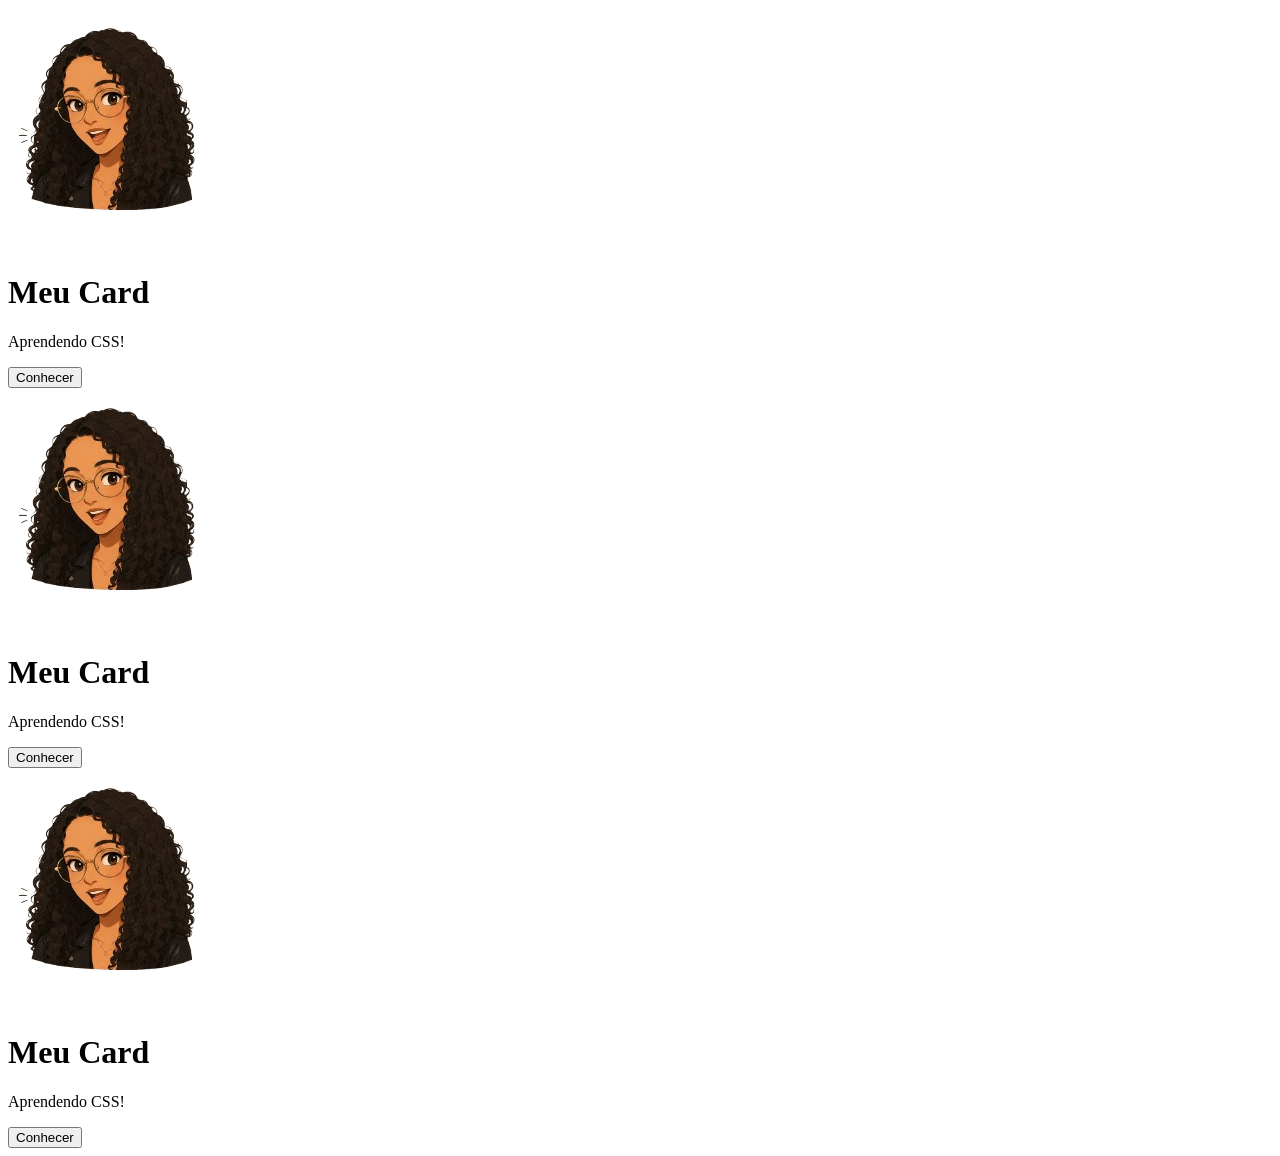
==== grid.html @ 4190c3a4 "Adiciona arquivos da aula de HTML" ====
<!DOCTYPE html>
<html lang="pt-BR">
<head>
    <meta charset="UTF-8">
    <title>Minha Página</title>
    <link rel="stylesheet" href="teste.css">
</head>

<body>

<div class="container-grid">
  <div class="card">
        <img src="imagens/falando.png" alt="Imagem">

        <h1>Meu Card</h1>

        <p>
            Aprendendo CSS!
        </p>

        <button>Conhecer</button>
    </div>
  <div class="card">
        <img src="imagens/falando.png" alt="Imagem">

        <h1>Meu Card</h1>

        <p>
            Aprendendo CSS!
        </p>

        <button>Conhecer</button>
    </div>
  <div class="card">
        <img src="imagens/falando.png" alt="Imagem">

        <h1>Meu Card</h1>

        <p>
            Aprendendo CSS!
        </p>

        <button>Conhecer</button>
    </div>
</div>

</body>
</html>
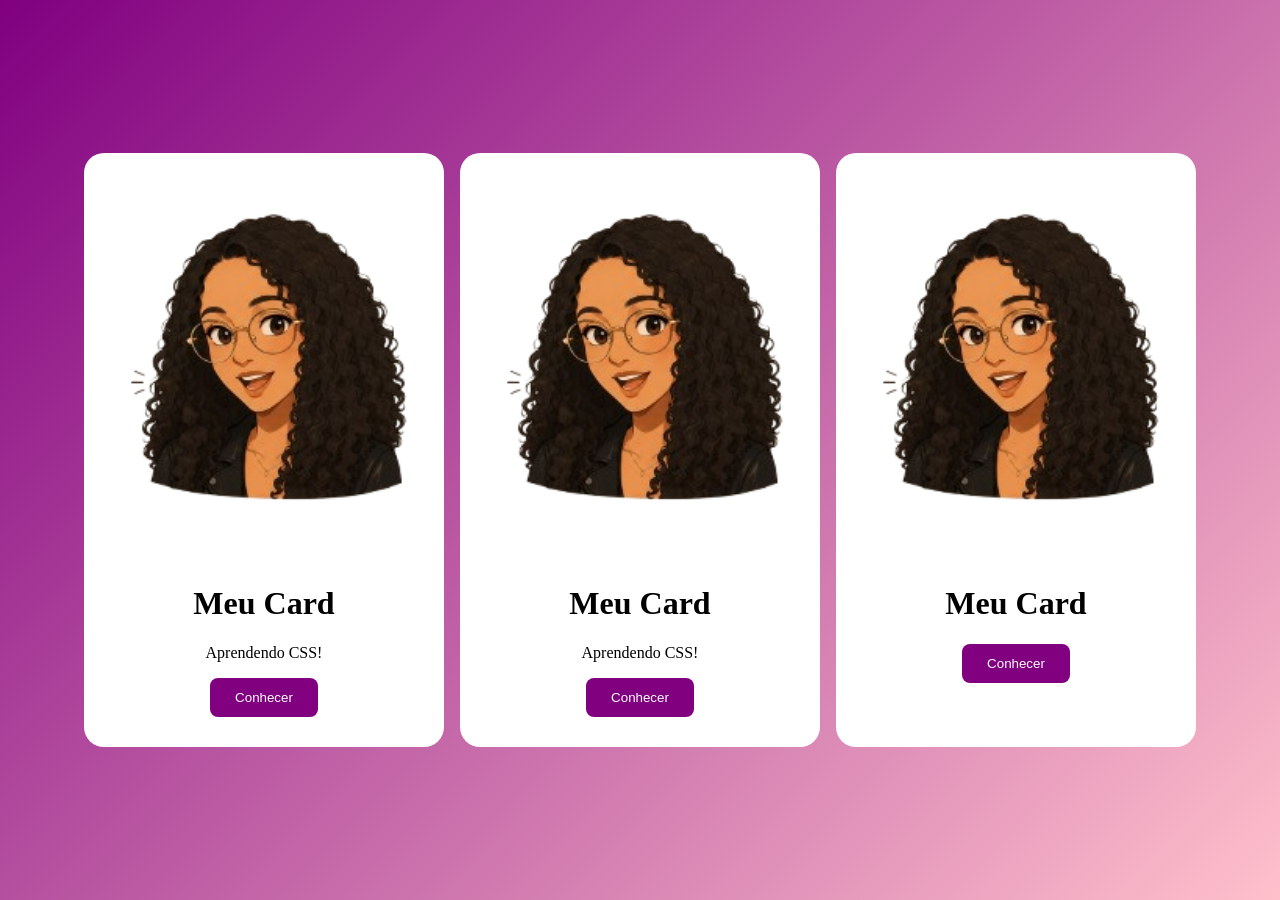
==== commit f9f45bfa: "exemplos de display" ====
--- a/grid.html
+++ b/grid.html
@@ -3,7 +3,7 @@
 <head>
     <meta charset="UTF-8">
     <title>Minha Página</title>
-    <link rel="stylesheet" href="teste.css">
+    <link rel="stylesheet" href="grid.css">
 </head>
 
 <body>
@@ -36,9 +36,6 @@
 
         <h1>Meu Card</h1>
 
-        <p>
-            Aprendendo CSS!
-        </p>
 
         <button>Conhecer</button>
     </div>
--- a/grid.css
+++ b/grid.css
@@ -0,0 +1,55 @@
+body {
+    margin: 0;
+    height: 100vh;
+
+    display: flex;
+    justify-content: center;
+    align-items: center;
+
+    background: linear-gradient(135deg, purple, pink);
+}
+
+.card {
+    background-color: white;
+    padding: 30px;
+    border-radius: 20px;
+    text-align: center;
+
+    transition: 0.5s;
+}
+
+.card:hover {
+    transform: scale(1.05);
+}
+
+.card img {
+    width: 300px;
+    border-radius: 15px;
+
+    transition: 0.5s;
+}
+
+.card img:hover {
+    transform: scale(1.1) rotate(3deg);
+}
+
+button {
+    background: purple;
+    color: white;
+
+    padding: 12px 25px;
+    border: none;
+    border-radius: 8px;
+
+    transition: 0.3s;
+}
+
+button:hover {
+    transform: scale(1.1);
+    background-color: pink;
+}
+.container-grid {
+  display: grid;
+  grid-template-columns: repeat(3, 1fr); /* Cria 3 colunas de tamanhos iguais */
+  gap: 16px;                            /* Espaçamento entre os itens */
+}
